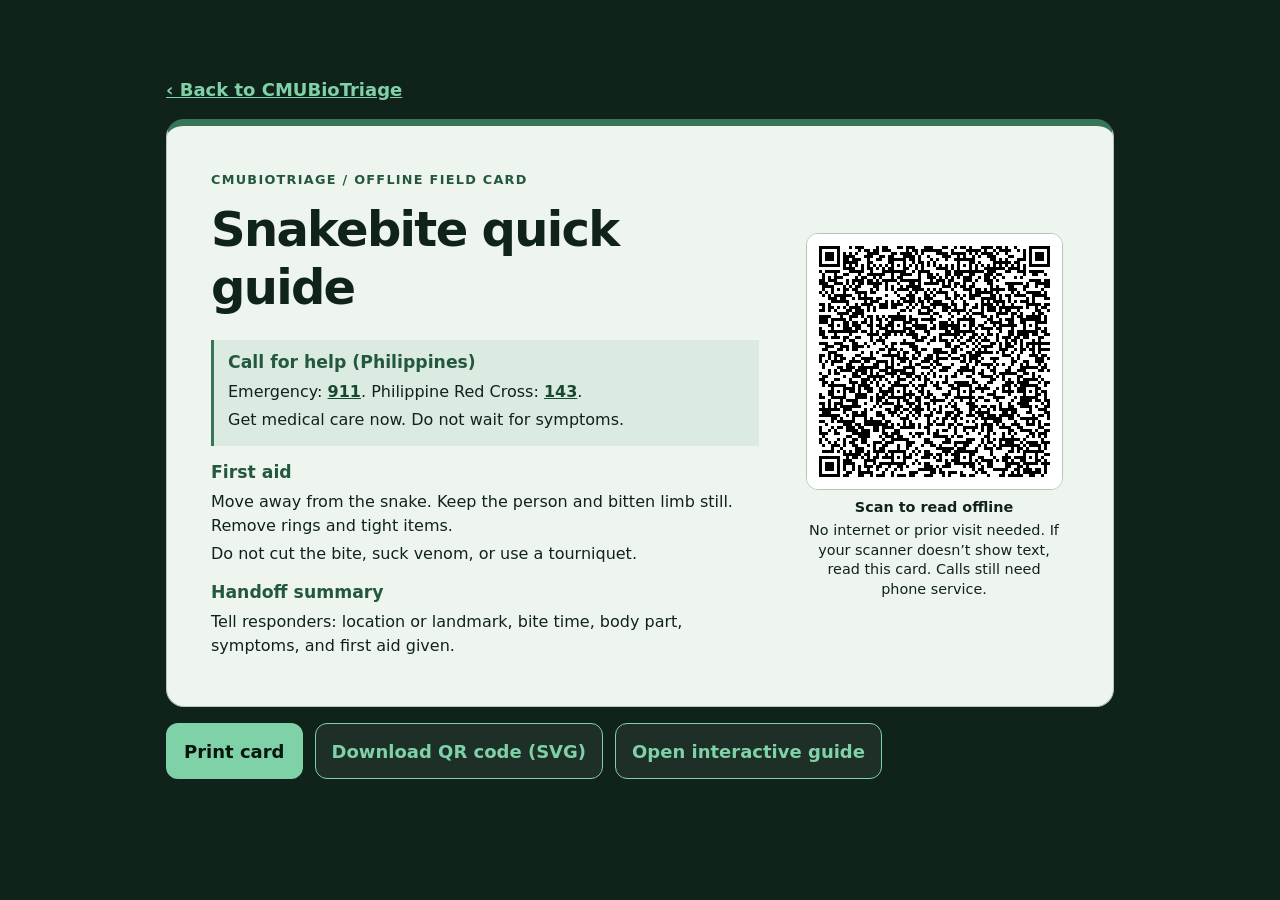
==== qr/index.html @ f0203a55 "Add offline plain-text QR card with first aid, contacts and handoff checklist (6b088948fe3ece9c0e887" ====
<!doctype html>
<html lang="en">
<head>
<meta charset="utf-8">
<meta name="viewport" content="width=device-width, initial-scale=1">
<meta name="theme-color" content="#1b3a2e">
<title>Offline Snakebite QR Card · CMUBioTriage</title>
<link rel="icon" type="image/png" href="../assets/icons/logo-96.png">
<link rel="stylesheet" href="../assets/css/styles.css?v=67">
</head>
<body class="qr-page">
<main class="qr-main">
  <a class="back qr-back" href="../">‹ Back to CMUBioTriage</a>
  <article class="qr-card" aria-labelledby="qr-title">
    <div class="qr-copy">
      <p class="qr-eyebrow">CMUBioTriage / Offline field card</p>
      <h1 id="qr-title" data-qr-line>Snakebite quick guide</h1>
      <section class="qr-contacts" aria-labelledby="qr-contacts-title">
        <h2 id="qr-contacts-title" data-qr-line>Call for help (Philippines)</h2>
        <p data-qr-line>Emergency: <a href="tel:911">911</a>. Philippine Red Cross: <a href="tel:143">143</a>.</p>
        <p data-qr-line>Get medical care now. Do not wait for symptoms.</p>
      </section>
      <section aria-labelledby="qr-aid-title">
        <h2 id="qr-aid-title" data-qr-line>First aid</h2>
        <p data-qr-line>Move away from the snake. Keep the person and bitten limb still. Remove rings and tight items.</p>
        <p data-qr-line>Do not cut the bite, suck venom, or use a tourniquet.</p>
      </section>
      <section aria-labelledby="qr-handoff-title">
        <h2 id="qr-handoff-title" data-qr-line>Handoff summary</h2>
        <p data-qr-line>Tell responders: location or landmark, bite time, body part, symptoms, and first aid given.</p>
      </section>
    </div>
    <figure class="qr-scan">
      <img class="qr-image" src="../assets/img/offline-text-qr.svg" width="257" height="257" alt="QR code containing the same snakebite guidance as this card">
      <figcaption><strong>Scan to read offline</strong><span>No internet or prior visit needed. If your scanner doesn’t show text, read this card. Calls still need phone service.</span></figcaption>
    </figure>
  </article>
  <div class="qr-actions">
    <button class="btn primary" type="button" onclick="window.print()">Print card</button>
    <a class="btn" href="../assets/img/offline-text-qr.svg" download="cmubiotriage-offline-text-qr.svg">Download QR code (SVG)</a>
    <a class="btn" href="../guide/">Open interactive guide</a>
  </div>
</main>
</body>
</html>
---- assets/css/styles.css ----
/* CMUbiotrage styles: dark theme (default), glass UI, light mode, sunlight mode */
/* CMUbiotrage – deep-green theme (dark by default, light variant follows system) */
:root{--bg:#101a14;--ink:#eef5ef;--muted:#b4c7ba;--card:#17251d;--line:#2c4237;--head:#1b3a2e;--onhead:#fff;--callbg:#14352a;--accent:#7fd1a8;--onaccent:#06150d;--alarm:#e5484d;--onalarm:#fff;--chip:#7fd1a8;--white:#f6fbf7;--whiteink:#10231a;--dial:#1f6b4d;--warn:#3b2f08;--warnink:#ffe08a;--logo:#f7c04a}
*{box-sizing:border-box}
html{font-size:calc(16px*var(--ts,1))}
body{margin:0;background:var(--bg);color:var(--ink);font:1.125rem/1.5 "Segoe UI",system-ui,-apple-system,Roboto,sans-serif;min-height:100vh;display:flex;flex-direction:column}
.top,.foot{padding-inline:max(16px,calc((100% - 1040px)/2 + 16px))}
.top{display:flex;flex-wrap:wrap;justify-content:space-between;align-items:center;gap:10px;padding-block:12px;background:var(--head);color:var(--onhead)}
.brand{display:flex;align-items:center;gap:10px;font-weight:800;color:var(--onhead);text-decoration:none;font-size:1.1rem}
.logo{display:grid;place-items:center;width:34px;height:34px;border-radius:9px;background:var(--logo);color:#14352a;font-weight:900}
.pill{font-size:.8rem;padding:5px 12px;border-radius:99px;background:#dff3e6;color:#14352a;font-weight:700}
.pill.off{background:var(--warn);color:var(--warnink);outline:2px solid var(--warnink)}
main{flex:1;width:100%;max-width:1040px;margin:0 auto;padding:20px 16px}
h1{font-size:1.7rem;margin:.1em 0 .5em;line-height:1.2;font-weight:800}
h2{font-size:1.2rem;margin:1.1em 0 .4em;font-weight:800;color:var(--accent)}
.lead{margin:0 0 12px;color:var(--muted)}

/* Call block */
.call{background:var(--callbg);color:#fff;border-radius:18px;padding:22px}
.call h1{margin:0 0 14px;font-size:2.6rem;font-weight:900;letter-spacing:-.01em}
.nums{display:grid;gap:12px}
.nums>div{background:var(--white);color:var(--whiteink);border-radius:12px;padding:14px}
.num{display:block;font-size:1.35rem;font-weight:800;margin:2px 0 8px;word-break:break-word}
.nums .btn{margin:0;min-height:52px}
.call>.btn.dial{background:transparent;border:2px solid #fff;color:#fff;margin:14px 0 0}

/* Buttons */
.btn{display:flex;align-items:center;justify-content:center;gap:8px;min-height:56px;width:100%;padding:12px 16px;margin:8px 0;border-radius:12px;border:2px solid var(--accent);background:transparent;color:var(--accent);font:inherit;font-weight:800;text-decoration:none;cursor:pointer;text-align:center}
.btn.primary{background:var(--accent);color:var(--onaccent)}
.btn.dial{background:var(--dial);border-color:var(--dial);color:#fff}
.btn.small{min-height:48px;width:auto;display:inline-flex;margin:4px 6px 4px 0}

/* Home tiles */
.home{display:grid;gap:16px;align-items:start}
@media(min-width:760px){.home{grid-template-columns:1.25fr 1fr}}
.tiles{display:grid;gap:12px}
@media(min-width:480px){.tiles{grid-template-columns:1fr 1fr}}
@media(min-width:760px){.tiles{grid-template-columns:1fr}}
.tile{position:relative;display:flex;flex-direction:column;justify-content:center;min-height:76px;padding:12px 44px 12px 18px;border:2px solid var(--line);border-radius:14px;background:var(--card);color:var(--accent);text-decoration:none}
.tile b{font-size:1.15rem}.tile span{font-size:.9rem;color:var(--ink)}
.tile::after{content:"→";position:absolute;right:18px;top:50%;transform:translateY(-50%);font-size:1.3rem}
.tile:first-child{background:var(--accent);border-color:var(--accent);color:var(--onaccent)}
.tile:first-child span{color:var(--onaccent)}

/* Cards, columns */
.card{background:var(--card);border:2px solid var(--line);border-radius:14px;padding:16px;margin:10px 0}
.card h2{margin-top:0}
.cols{display:grid;gap:14px}
@media(min-width:760px){.cols{grid-template-columns:1fr 1fr;align-items:start}}
.do{border-left:8px solid var(--accent)}.dont{border-left:8px solid var(--alarm)}
.dont h2{color:var(--alarm)}
ul.clean{padding-left:1.1em;margin:.3em 0}ul.clean li{margin:.55em 0}
ol.clean{padding-left:1.4em;margin:.3em 0}ol.clean li{margin:.7em 0}

/* Forms */
.f{margin:0 0 14px}.f label,.lbl,label{display:block;font-weight:700;margin:0 0 4px}
input,textarea,select{width:100%;min-height:50px;padding:10px 12px;font:inherit;border:2px solid var(--line);border-radius:10px;background:var(--bg);color:var(--ink)}
.other{margin-top:6px}
.chips{display:flex;flex-wrap:wrap;gap:8px}
.chip{min-height:48px;padding:8px 14px;border-radius:99px;border:2px solid var(--line);background:var(--bg);color:var(--ink);font:inherit;cursor:pointer}
.chip[aria-pressed=true]{background:var(--chip);color:var(--onaccent);border-color:var(--chip);font-weight:800}
.chip[aria-pressed=true]::before{content:"✔ "}

/* Status bits */
.review{background:var(--warn);color:var(--warnink);padding:5px 10px;border-radius:8px;font-size:.85rem;font-weight:700;display:inline-block;margin:4px 0}
.tag{display:inline-block;padding:2px 10px;border-radius:99px;font-weight:800;font-size:.85rem;border:2px solid currentColor}
.t-Confirmed{color:var(--accent)}.t-Unverified,.t-Stale{color:var(--warnink);background:var(--warn)}
.big{font-size:1.5rem;font-weight:800;word-break:break-all}
.msg{padding:10px 14px;border-radius:10px;background:var(--card);border:2px solid var(--accent);margin:8px 0;font-weight:600}
pre{white-space:pre-wrap;background:var(--card);border:2px solid var(--line);border-radius:10px;padding:12px;font:inherit}
.back{display:inline-block;margin-bottom:6px;color:var(--accent);font-weight:800}
nav .btn.small{margin-bottom:10px}
.foot{padding-block:14px;font-size:.85rem;border-top:2px solid var(--line);color:var(--muted);display:flex;justify-content:space-between;gap:12px}
.foot a{color:var(--accent);font-weight:700}
a:focus-visible,button:focus-visible,input:focus-visible,textarea:focus-visible,select:focus-visible{outline:4px solid #f5a300;outline-offset:2px}
@media(prefers-reduced-motion:reduce){*{transition:none!important}}

.topright{display:flex;align-items:center;gap:10px;flex-wrap:wrap}
.staffbtn{display:inline-flex;align-items:center;min-height:44px;padding:0 18px;border-radius:99px;border:2px solid #fff;color:#fff;font-weight:800;text-decoration:none}
.staffbtn:focus-visible{outline:4px solid #f5a300;outline-offset:2px}

#map{height:340px;border-radius:12px;border:2px solid var(--line);margin:8px 0}
.msg.toast{position:fixed;left:50%;bottom:24px;transform:translateX(-50%);z-index:3000;max-width:92vw;font-size:1.1rem;box-shadow:0 6px 24px rgba(0,0,0,.4)}
.prefs{display:flex;flex-wrap:wrap;gap:6px 14px;align-items:center}
.lnk{background:none;border:0;padding:8px 0;min-height:44px;font:inherit;font-weight:700;color:var(--accent);text-decoration:underline;cursor:pointer}
.lnk[aria-pressed=true]{background:var(--accent);color:var(--onaccent);padding:8px 12px;border-radius:8px;text-decoration:none}
html.sun{--bg:#fff;--ink:#000;--muted:#1a1a1a;--card:#fff;--line:#000;--head:#000;--onhead:#fff;--callbg:#000;--accent:#00522a;--onaccent:#fff;--alarm:#a30000;--chip:#00522a;--white:#fff;--whiteink:#000;--dial:#00522a;--warn:#fff3b0;--warnink:#000}
html.sun .card,html.sun .tile,html.sun input,html.sun select,html.sun .chip{border-width:3px}
html.sun .tile:first-child span{color:#fff}

#staffMap{height:420px;border-radius:12px;border:2px solid var(--line);isolation:isolate}
.report-card h2{font-size:1.2rem;overflow-wrap:anywhere}
.report-time{color:var(--muted);font-size:.9rem}
.report-details{display:grid;grid-template-columns:repeat(2,minmax(0,1fr));gap:14px;margin:16px 0}
.report-details dt{font-weight:700;font-size:.85rem;color:var(--muted)}
.report-details dd{margin:3px 0;white-space:pre-wrap;overflow-wrap:anywhere}
button:disabled{opacity:.65;cursor:wait}
@media(max-width:520px){#staffMap{height:320px}.report-details{grid-template-columns:1fr}}

.btn.danger{border-color:var(--alarm);color:var(--alarm)}
.report-actions{margin-top:10px}

/* ===== Glass theme + snake-scale background ===== */
:root{--glass:rgba(14,34,26,.52);--glass-2:rgba(255,255,255,.07);--glass-line:rgba(255,255,255,.17);--glass-hi:rgba(255,255,255,.22);--shadow:0 10px 34px rgba(0,0,0,.45)}
body{background:#07120c}
.bg{position:fixed;inset:0;z-index:-1;overflow:hidden;background:#07120c;pointer-events:none}
.bg i{position:absolute;display:block}
.bg .b1{inset:0;background:url(../img/bg-scales.jpg) center/cover no-repeat}
.bg::after{content:"";position:absolute;inset:0;background:radial-gradient(120% 90% at 50% 30%,rgba(5,14,9,.25),rgba(5,14,9,.78))}
.bg .b2,.bg .b3{width:min(75vw,760px);height:46vh;background:url(../img/bg-snake.jpg) no-repeat;background-size:cover;mix-blend-mode:screen;opacity:.75;z-index:1}
.bg .b2{top:0;right:0;background-position:top;-webkit-mask-image:linear-gradient(to bottom left,#000 30%,transparent 85%);mask-image:linear-gradient(to bottom left,#000 30%,transparent 85%)}
.bg .b3{bottom:0;left:0;background-position:bottom;-webkit-mask-image:linear-gradient(to top right,#000 30%,transparent 85%);mask-image:linear-gradient(to top right,#000 30%,transparent 85%)}
.bg::after{z-index:0}
.top{position:sticky;top:0;z-index:20;background:rgba(12,30,22,.55);border-bottom:1px solid var(--glass-line);-webkit-backdrop-filter:blur(16px) saturate(150%);backdrop-filter:blur(16px) saturate(150%)}
.card,.tile,.call,.dock{background:var(--glass);border:1px solid var(--glass-line);box-shadow:var(--shadow),inset 0 1px 0 var(--glass-hi);-webkit-backdrop-filter:blur(18px) saturate(150%);backdrop-filter:blur(18px) saturate(150%)}
.call{background:linear-gradient(160deg,rgba(30,82,62,.62),rgba(12,32,24,.58));border-radius:22px}
.nums>div{background:var(--glass-2);color:var(--ink);border:1px solid var(--glass-line);box-shadow:inset 0 1px 0 var(--glass-hi);border-radius:16px}
.card,.tile{border-radius:18px}
.tile{transition:transform .15s ease,border-color .15s ease}
.tile:hover{transform:translateY(-2px);border-color:var(--accent)}
.tile:first-child{background:linear-gradient(135deg,rgba(142,224,184,.95),rgba(88,178,138,.9));border-color:rgba(255,255,255,.4)}
input,textarea,select{background:rgba(0,0,0,.28);border:1px solid var(--glass-line)}
.chip{background:rgba(255,255,255,.06);border:1px solid var(--glass-line);-webkit-backdrop-filter:blur(8px);backdrop-filter:blur(8px)}
.chip[aria-pressed=true]{background:var(--chip);border-color:var(--chip)}
.btn:not(.primary):not(.dial){background:rgba(255,255,255,.06);border:1px solid var(--accent);-webkit-backdrop-filter:blur(8px);backdrop-filter:blur(8px)}
.call>.btn.dial{background:rgba(255,255,255,.08);border:1px solid var(--glass-hi)}
/* footer dock */
.foot{display:flex;justify-content:center;padding:18px 16px 26px;border:0;background:none}
.dock{display:inline-flex;flex-wrap:wrap;justify-content:center;gap:4px;padding:6px;border-radius:30px}
.dockbtn{display:inline-flex;align-items:center;gap:8px;min-height:48px;padding:0 18px;border:0;border-radius:99px;background:transparent;color:var(--ink);font:inherit;font-size:.95rem;font-weight:700;text-decoration:none;cursor:pointer;transition:background .15s}
.dockbtn:hover{background:rgba(255,255,255,.1)}
.dockbtn[aria-pressed=true]{background:var(--accent);color:var(--onaccent)}
.dockbtn svg{flex:none}
/* fallbacks */
@supports not ((backdrop-filter:blur(1px)) or (-webkit-backdrop-filter:blur(1px))){.card,.tile,.call,.dock,.top{background:rgba(14,34,26,.92)}}
@media(prefers-reduced-transparency:reduce){.card,.tile,.call,.dock,.top,.chip{background:#12281e;-webkit-backdrop-filter:none;backdrop-filter:none}}
@media(prefers-reduced-motion:reduce){.tile{transition:none}}
/* Sunlight mode: plain, high-contrast, no photo or glass */
html.sun .bg{display:none}
html.sun body{background:#fff}
html.sun .top{background:#000;-webkit-backdrop-filter:none;backdrop-filter:none}
html.sun .card,html.sun .tile,html.sun .dock,html.sun .call,html.sun .nums>div,html.sun .chip,html.sun input,html.sun select{-webkit-backdrop-filter:none;backdrop-filter:none;box-shadow:none;border:3px solid #000}
html.sun .card,html.sun .tile,html.sun .dock,html.sun .nums>div,html.sun .chip,html.sun input,html.sun select{background:#fff;color:#000}
html.sun .call{background:#000;color:#fff}html.sun .call .nums>div{background:#fff;color:#000}
html.sun .tile:first-child{background:#00522a;color:#fff}
html.sun .btn:not(.primary):not(.dial){background:#fff;border:3px solid #00522a}
html.sun .dockbtn{color:#000}html.sun .dockbtn[aria-pressed=true]{background:#00522a;color:#fff}

/* ===== Subtle Scales + Corner Snakes ===== */
.bg{position:fixed;inset:0;z-index:-1;overflow:hidden;background:#07130d;pointer-events:none}
.bg i{position:absolute;display:block}
.bg .b1{inset:0;background:url(../img/bg-scales.jpg) center/cover no-repeat;opacity:.28}
.bg::after{content:"";position:absolute;inset:0;z-index:0;background:radial-gradient(110% 85% at 50% 35%,rgba(7,19,13,.35),rgba(5,13,9,.88))}
.bg .b2,.bg .b3{width:min(70vw,720px);height:45vh;background:url(../img/bg-snake.jpg) no-repeat;background-size:cover;mix-blend-mode:screen;opacity:.32;z-index:1}
.bg .b2{top:0;right:0;background-position:top right;-webkit-mask-image:linear-gradient(to bottom left,#000 20%,transparent 80%);mask-image:linear-gradient(to bottom left,#000 20%,transparent 80%)}
.bg .b3{bottom:0;left:0;background-position:bottom left;-webkit-mask-image:linear-gradient(to top right,#000 20%,transparent 80%);mask-image:linear-gradient(to top right,#000 20%,transparent 80%)}
.call{background:var(--glass)}
.tile:first-child{background:var(--accent);border-color:rgba(255,255,255,.35)}

/* ===== Light mode (same snake + scales background, lighter wash) ===== */
html.light:not(.sun){--bg:#eef5ef;--ink:#10231a;--muted:#2f4a3b;--card:rgba(255,255,255,.72);--line:#b7cdbf;--head:#e6f1e9;--onhead:#10231a;--callbg:#14352a;--accent:#1f6b4d;--onaccent:#fff;--alarm:#b42318;--chip:#1f6b4d;--dial:#1f6b4d;--warn:#fff1c2;--warnink:#4d3800;--logo:#f7c04a;--glass:rgba(255,255,255,.64);--glass-2:rgba(255,255,255,.55);--glass-line:rgba(16,35,26,.2);--glass-hi:rgba(255,255,255,.9);--shadow:0 8px 26px rgba(16,35,26,.16)}
html.light:not(.sun) .call{background:linear-gradient(160deg,rgba(24,74,55,.94),rgba(14,44,32,.92));color:#fff}
html.light:not(.sun) .nums>div{background:rgba(255,255,255,.92);color:#10231a;border-color:rgba(255,255,255,.6)}
html.light:not(.sun) .tile:first-child{background:var(--accent);color:#fff}
html.light:not(.sun) .tile:first-child span{color:#fff}
html.light:not(.sun) input,html.light:not(.sun) textarea,html.light:not(.sun) select{background:rgba(255,255,255,.8);color:#10231a;border-color:#9fb8a8}
html.light:not(.sun) .chip{background:rgba(255,255,255,.65);color:#10231a;border-color:#9fb8a8}
html.light:not(.sun) .chip[aria-pressed=true]{background:var(--chip);color:#fff;border-color:var(--chip)}
html.light:not(.sun) .btn:not(.primary):not(.dial){background:rgba(255,255,255,.55);border-color:var(--accent);color:var(--accent)}
html.light:not(.sun) .btn.primary{background:var(--accent);color:#fff}
html.light:not(.sun) .dockbtn:hover{background:rgba(16,35,26,.08)}
html.light:not(.sun) .dockbtn[aria-pressed=true]{background:var(--accent);color:#fff}
html.light:not(.sun) .tag.t-Confirmed{color:#14532d}
html.light:not(.sun) .foot{color:var(--muted)}
@media(prefers-reduced-transparency:reduce){html.light:not(.sun) .card,html.light:not(.sun) .tile,html.light:not(.sun) .dock,html.light:not(.sun) .top,html.light:not(.sun) .chip{background:#f3f8f4}}


/* ===== Header layout: brand + Staff on the left, display options on the right ===== */
.top{justify-content:space-between;gap:10px 16px}
.topleft{display:flex;align-items:center;gap:14px;flex-wrap:wrap}
.brand{font-size:1.55rem;gap:12px;letter-spacing:-.01em}
.logo{width:48px;height:48px;border-radius:13px;font-size:1.25rem}
.staffbtn{min-height:42px;padding:0 18px}
.top .dock{padding:4px;gap:2px;border-radius:26px}
.top .dockbtn{min-height:42px;padding:0 14px;font-size:.85rem;gap:6px}
.top .dockbtn svg{width:20px;height:20px}
@media(max-width:820px){
  .top .dockbtn{padding:0 11px}
  .top .dockbtn span{position:absolute;width:1px;height:1px;overflow:hidden;clip:rect(0 0 0 0);white-space:nowrap}
}
@media(max-width:560px){
  .brand{font-size:1.3rem}.logo{width:42px;height:42px}
  .top .dock{margin-left:auto}
}

main:focus{outline:none}


/* ===== Header v3: glass bar, single right-hand box (Staff highlighted), same background in both themes ===== */
.top{background:rgba(10,26,19,.22);-webkit-backdrop-filter:blur(22px) saturate(160%);backdrop-filter:blur(22px) saturate(160%);border-bottom:1px solid rgba(255,255,255,.14);box-shadow:0 8px 30px rgba(0,0,0,.18);color:#fff}
.top .brand{color:#fff}
.top .dock{background:rgba(255,255,255,.08);border:1px solid rgba(255,255,255,.2)}
.top .dockbtn{color:#fff}
.top .dockbtn:hover{background:rgba(255,255,255,.14)}
.top .dockbtn.staffbtn{background:var(--accent);color:var(--onaccent);border:0;min-height:42px;padding:0 16px;border-radius:99px}
.top .dockbtn.staffbtn:hover{filter:brightness(1.08)}
@media(max-width:820px){
  .top .dockbtn span{position:static;width:auto;height:auto;clip:auto;overflow:visible}
  .top .dockbtn{padding:0 12px}
  #tsBtn span{position:absolute;width:1px;height:1px;overflow:hidden;clip:rect(0 0 0 0);white-space:nowrap}
}
@media(max-width:380px){.top .dockbtn svg{display:none}}

/* About link: end of page content, not a footer */
.aboutlink{margin:28px 0 8px;text-align:center}
.aboutlink a{color:var(--accent);font-weight:700;text-decoration:underline;text-underline-offset:3px;padding:10px 12px;display:inline-block}

/* ===== Light theme v2: bright, high-contrast for outdoor use; same scales + snake texture, inverted to dark-on-light ===== */
html.light:not(.sun){--bg:#f1f7f2;--ink:#08150e;--muted:#1d3a2b;--card:rgba(255,255,255,.93);--line:#2d5a43;--head:#f1f7f2;--onhead:#08150e;--callbg:#0d3b29;--accent:#0f5a3b;--onaccent:#fff;--alarm:#a80f16;--onalarm:#fff;--chip:#0f5a3b;--dial:#0f5a3b;--warn:#fff0b3;--warnink:#3d2b00;--glass:rgba(255,255,255,.93);--glass-2:rgba(255,255,255,.96);--glass-line:rgba(13,59,41,.55);--glass-hi:rgba(255,255,255,1);--shadow:0 4px 14px rgba(8,21,14,.18);color-scheme:light}
html.light:not(.sun) body{background:#eaf3ec;color:#08150e}
html.light:not(.sun) .bg{background:#eaf3ec}
html.light:not(.sun) .bg .b1{opacity:.5;filter:invert(1) hue-rotate(180deg) saturate(.8);mix-blend-mode:multiply}
html.light:not(.sun) .bg .b2,html.light:not(.sun) .bg .b3{filter:invert(1) hue-rotate(180deg);mix-blend-mode:multiply;opacity:.5}
html.light:not(.sun) .bg::after{z-index:2;background:radial-gradient(110% 85% at 50% 35%,rgba(246,251,247,.55),rgba(232,243,235,.35))}
/* header: bright glass, dark text */
html.light:not(.sun) .top{background:rgba(244,250,246,.62);border-bottom:1px solid rgba(13,59,41,.35);box-shadow:0 4px 18px rgba(8,21,14,.12);color:#08150e}
html.light:not(.sun) .top .brand{color:#08150e}
html.light:not(.sun) .top .dock{background:rgba(255,255,255,.7);border:2px solid rgba(13,59,41,.55)}
html.light:not(.sun) .top .dockbtn{color:#08150e}
html.light:not(.sun) .top .dockbtn:hover{background:rgba(13,59,41,.12)}
html.light:not(.sun) .top .dockbtn.staffbtn{background:#0f5a3b;color:#fff}
/* page text on the light background */
html.light:not(.sun) main,html.light:not(.sun) h1{color:#08150e}
html.light:not(.sun) h2,html.light:not(.sun) .back,html.light:not(.sun) .aboutlink a{color:#0f5a3b}
html.light:not(.sun) .lead,html.light:not(.sun) .report-time,html.light:not(.sun) .report-details dt{color:#1d3a2b}
html.light:not(.sun) .dont h2{color:#a80f16}
/* boxes: near-opaque white, strong dark borders */
html.light:not(.sun) .card,html.light:not(.sun) .tile,html.light:not(.sun) .msg,html.light:not(.sun) pre{background:rgba(255,255,255,.94);color:#08150e;border:2px solid #2d5a43}
html.light:not(.sun) .tile{color:#0f5a3b}
html.light:not(.sun) .tile span{color:#08150e}
html.light:not(.sun) .tile:first-child{background:#0f5a3b;color:#fff;border-color:#0f5a3b}
html.light:not(.sun) .tile:first-child span{color:#fff}
html.light:not(.sun) .call{background:#0d3b29;color:#fff;border:2px solid #08150e}
html.light:not(.sun) .call h1{color:#fff}
html.light:not(.sun) .nums>div{background:#fff;color:#08150e;border:2px solid #fff}
html.light:not(.sun) .call>.btn.dial{background:transparent;border:2px solid #fff;color:#fff}
html.light:not(.sun) .btn.dial{background:#0f5a3b;border-color:#0f5a3b;color:#fff}
html.light:not(.sun) .nums .btn.dial{background:#0f5a3b;border-color:#0f5a3b}
html.light:not(.sun) .btn:not(.primary):not(.dial){background:#fff;border:2px solid #0f5a3b;color:#0f5a3b}
html.light:not(.sun) .btn.primary{background:#0f5a3b;border-color:#0f5a3b;color:#fff}
html.light:not(.sun) .btn.danger{color:#a80f16;border-color:#a80f16}
html.light:not(.sun) input,html.light:not(.sun) textarea,html.light:not(.sun) select{background:#fff;color:#08150e;border:2px solid #2d5a43}
html.light:not(.sun) .chip{background:#fff;color:#08150e;border:2px solid #2d5a43}
html.light:not(.sun) .chip[aria-pressed=true]{background:#0f5a3b;color:#fff;border-color:#0f5a3b}
html.light:not(.sun) .tag.t-Confirmed{color:#0b4a2e}
html.light:not(.sun) .msg.toast{background:#fff;color:#08150e}
html.light:not(.sun) a:focus-visible,html.light:not(.sun) button:focus-visible{outline-color:#b45f00}
@media(prefers-reduced-transparency:reduce){html.light:not(.sun) .top{background:#f4faf6}}


/* ===== Light theme v3 (matches approved mockup): off-white page, python-skin texture lower-right only, forest-green header ===== */
html.light:not(.sun){--bg:#f2f5ef;--logo:#e9b83c;--accent:#1b3a2e}
html.light:not(.sun) body,html.light:not(.sun) .bg{background:#f2f5ef}
html.light:not(.sun) .bg .b1,html.light:not(.sun) .bg .b2{display:none}
html.light:not(.sun) .bg::after{display:none}
html.light:not(.sun) .bg .b3{display:block;left:auto;right:0;bottom:0;top:auto;width:min(62vw,860px);height:78vh;background:url(../img/bg-python.jpg) right bottom/cover no-repeat;filter:none;mix-blend-mode:multiply;opacity:.2;z-index:0;-webkit-mask-image:linear-gradient(to top left,#000 0%,rgba(0,0,0,.6) 35%,transparent 78%);mask-image:linear-gradient(to top left,#000 0%,rgba(0,0,0,.6) 35%,transparent 78%)}
/* header */
html.light:not(.sun) .top{background:rgba(27,58,46,.96);border-bottom:1px solid rgba(0,0,0,.25);box-shadow:0 4px 16px rgba(8,21,14,.25);color:#fff}
html.light:not(.sun) .top .brand{color:#fff}
html.light:not(.sun) .logo{background:#e9b83c;color:#1b3a2e;border-radius:10px}
html.light:not(.sun) .top .dock{background:rgba(255,255,255,.08);border:1px solid rgba(255,255,255,.3)}
html.light:not(.sun) .top .dockbtn{color:#fff}
html.light:not(.sun) .top .dockbtn:hover{background:rgba(255,255,255,.16)}
html.light:not(.sun) .top .dockbtn.staffbtn{background:#9be8c1;color:#0d2a1d;border:0}
/* page text */
html.light:not(.sun) h2,html.light:not(.sun) .back,html.light:not(.sun) .aboutlink a{color:#1b3a2e}
/* Call now: frosted mint glass, white contact boxes */
html.light:not(.sun) .call{background:rgba(206,235,217,.72);-webkit-backdrop-filter:blur(14px);backdrop-filter:blur(14px);color:#0d2a1d;border:1.5px solid rgba(27,58,46,.3);box-shadow:0 6px 22px rgba(27,58,46,.12);border-radius:22px}
html.light:not(.sun) .call h1{color:#1b3a2e}
html.light:not(.sun) .nums>div{background:#fff;color:#0d2a1d;border:1.5px solid rgba(27,58,46,.25);border-radius:16px}
html.light:not(.sun) .tag.t-Unverified{background:#ffd978;color:#4a3000;border:2px solid #c98a00;margin:4px 0 6px}
html.light:not(.sun) .nums .btn.dial{background:#1b3a2e;border-color:#1b3a2e;color:#fff}
html.light:not(.sun) .call>a.btn.dial[href="tel:911"]{background:#1b3a2e;border:2px solid #1b3a2e;color:#fff}
html.light:not(.sun) .call>a.btn.dial[href="#/nosignal"]{background:transparent;border:2px solid #1b3a2e;color:#1b3a2e}
/* tiles: bright mint primary, translucent sage glass for the rest */
html.light:not(.sun) .tile{background:rgba(205,224,208,.6);-webkit-backdrop-filter:blur(10px);backdrop-filter:blur(10px);border:1.5px solid rgba(27,58,46,.28);color:#1b3a2e}
html.light:not(.sun) .tile span{color:#244a3a}
html.light:not(.sun) .tile:first-child{background:#9be8c1;border-color:#4fb98a;color:#0d2a1d}
html.light:not(.sun) .tile:first-child span{color:#0d2a1d}

/* Antivenom status board */
.status-page{color:var(--ink)}
.status-heading{display:flex;align-items:flex-start;justify-content:space-between;gap:14px}
.status-heading h1{font-size:2.15rem;margin:0;color:var(--ink)}
.status-heading .lead{font-weight:650;margin:2px 0 14px}
.status-connection{white-space:nowrap;border-radius:99px;padding:5px 12px;background:rgba(127,209,168,.16);color:var(--accent);font-size:.82rem;font-weight:800}
.status-connection.is-device-only{background:#fff0ca;color:#805000}
.status-connection.is-shared{background:#ddf5e8;color:#086842}
.connection-warning{padding:13px 16px;margin:12px 0 10px;border:2px solid;border-radius:12px;font-size:.9rem;line-height:1.45}
.connection-device-only{background:#fff4d9;border-color:#d99b26;color:#634300}
.connection-shared{background:#e7f7ed;border-color:#35a56c;color:#075d39}
.status-nav{display:flex;align-items:center;flex-wrap:wrap;gap:4px;padding:5px;margin-bottom:12px;border:1px solid var(--glass-line);border-radius:28px;background:var(--glass);box-shadow:var(--shadow)}
.status-nav a{min-height:44px;padding:9px 14px;display:inline-flex;align-items:center;border-radius:99px;color:var(--ink);font-size:.95rem;font-weight:750;text-decoration:none;transition:background .15s,color .15s}
.status-nav a:hover{background:var(--glass-2)}
.status-nav a[aria-current="page"]{background:var(--accent);color:var(--onaccent)}
.status-loaded,.facility-count{font-size:.82rem;color:var(--muted);font-weight:650;margin:10px 0}
.status-stats{display:grid;grid-template-columns:repeat(4,minmax(0,1fr));gap:12px;margin:10px 0 14px}
.status-stat{display:flex;align-items:center;gap:13px;min-height:78px;padding:12px 14px;border:1px solid var(--line);border-left:4px solid #42a5df;border-radius:15px;background:var(--card)}
.status-stat small{display:block;color:var(--muted);font-size:.78rem;font-weight:650}
.status-stat strong{display:block;font-size:1.35rem;line-height:1.2}
.stat-icon{display:grid;place-items:center;flex:none;width:42px;height:42px;border-radius:12px;background:rgba(127,209,168,.13);font-size:1.2rem;font-weight:850}
.stat-green{border-left-color:#13ad79}.stat-lime{border-left-color:#69c94d}.stat-red{border-left-color:#f05268}
.status-warning{padding:14px 16px;margin:14px 0 18px;border:1px solid #a8d9fb;border-radius:12px;background:#eaf5ff;color:#205581;font-size:.9rem}
.status-filter{display:grid;grid-template-columns:minmax(0,1fr);align-items:center;gap:10px 12px;padding:14px;border:1px solid var(--line);border-radius:15px;background:var(--card)}
.status-filter input{grid-column:1/-1;min-height:46px;background:var(--bg)}
.status-choices{grid-column:1/-1;display:flex;flex-wrap:wrap;gap:7px}
.status-choice{min-height:44px;padding:8px 13px;border:1px solid var(--line);border-radius:10px;background:var(--bg);color:var(--ink);font:inherit;font-size:.84rem;font-weight:750;cursor:pointer}
.status-choice span{display:inline-grid;place-items:center;min-width:24px;height:24px;margin-left:4px;padding:0 5px;border-radius:99px;background:var(--glass-2);font-size:.75rem}
.status-choice[aria-pressed="true"]{background:var(--accent);border-color:var(--accent);color:var(--onaccent)}
.status-filter .facility-count{margin:0}
.status-filter-button{grid-column:2;justify-self:end;width:auto;min-width:150px;min-height:44px;padding:8px 20px;border:0;border-radius:10px;background:#087f71;color:#fff;font:inherit;font-size:.9rem;font-weight:800;cursor:pointer}
.status-filter-button:hover{filter:brightness(1.08)}
.facility-grid{display:grid;grid-template-columns:repeat(2,minmax(0,1fr));gap:14px}
.facility-card{min-width:0;padding:16px;border:1px solid var(--line);border-left:4px solid #d5e3df;border-radius:16px;background:var(--card);box-shadow:0 4px 14px rgba(0,0,0,.06)}
.facility-card[hidden]{display:none}
.facility-title{display:flex;align-items:flex-start;justify-content:space-between;gap:10px}
.facility-title h2{margin:2px 0 5px;color:var(--ink);font-size:1rem;line-height:1.35}
.facility-badge{flex:none;padding:5px 9px;border:1px solid #efd7a6;border-radius:99px;background:#fff5df;color:#a94b00;font-size:.68rem;font-weight:850;text-align:center}
.facility-location{margin:0 0 14px;color:var(--muted);font-size:.82rem}
.detail-pending{display:inline-block;margin:3px 0;padding:3px 7px;border:1px solid #d99b26;border-radius:7px;background:#fff4d9;color:#634300;font-size:.7rem;font-weight:800}
.facility-title .detail-pending{display:block;width:max-content;max-width:100%}
.facility-note{margin:8px 0 14px;padding:8px 10px;border-radius:9px;background:#fff3d3;color:#8a5100;font-size:.76rem;font-weight:750}
.facility-meta{font-size:.76rem;color:var(--muted)}
.facility-meta strong{color:var(--ink)}
.facility-meta time{font-weight:700}
.facility-stale{border-left-color:#e49b20!important}
.facility-badge.badge-stale{background:#fff0ca;border-color:#d99b26;color:#805000}
.facility-actions{display:flex;align-items:center;flex-wrap:wrap;gap:8px;margin-top:12px}
.facility-number{display:inline-block;padding:9px 12px;border:1px dashed #d99b26;border-radius:9px;background:#fff4d9;color:#634300;font-size:.75rem;font-weight:750}
.facility-call-main{flex:1 1 100%;margin:2px 0!important;min-height:48px!important}
.facility-call-secondary{display:flex;align-items:center;justify-content:space-between;gap:10px;flex:1 1 160px;min-height:44px;padding:8px 10px;border:1px solid var(--line);border-radius:9px;background:var(--glass-2);color:var(--ink);font-size:.78rem;font-weight:750;text-decoration:none}
.facility-call-secondary small{color:var(--muted);font-size:.74rem}
.staff-directory-contacts{display:flex;flex-wrap:wrap;gap:6px;margin:8px 0}
.staff-directory-contacts .facility-call-secondary{flex:0 1 auto}
.facility-map-link{padding:9px 11px;border:1px solid var(--line);border-radius:9px;color:var(--accent);font-size:.78rem;font-weight:750}
.facility-confirmed{border-left-color:#18af7d}.facility-confirmed .facility-badge{background:#e5f8ef;border-color:#a7dec1;color:#086842}.facility-confirmed .facility-note{background:#e5f8ef;color:#086842}
.facility-restock{border-left-color:#69c94d}.status-contacts{display:flex;flex-wrap:wrap;gap:14px;margin:18px 0;font-size:.85rem;font-weight:700}
.status-contacts a{color:var(--accent)}
.contact-links{display:grid;grid-template-columns:repeat(2,minmax(0,1fr));gap:12px}
.contact-links>div{min-width:0;padding:12px;border:1px solid var(--line);border-radius:12px}
.contact-links .num{font-size:1rem;overflow-wrap:anywhere}
html.light:not(.sun) .status-warning{background:#edf6ff;color:#205581}
html.light:not(.sun) .connection-device-only{background:#fff4d9;border-color:#d99b26;color:#634300}
html.light:not(.sun) .connection-shared{background:#e7f7ed;border-color:#35a56c;color:#075d39}
html.light:not(.sun) .status-stat,html.light:not(.sun) .status-filter,html.light:not(.sun) .facility-card{background:#fff}
html.light:not(.sun) .facility-card{border-color:#d5e3df;border-left-width:4px;box-shadow:0 4px 14px rgba(17,49,37,.06)}
html.light:not(.sun) .facility-title h2{color:#102c3a}
@media(max-width:760px){.status-stats{grid-template-columns:repeat(2,minmax(0,1fr))}.facility-grid{grid-template-columns:1fr}}
@media(max-width:520px){.status-heading{display:block}.status-heading h1{font-size:1.8rem}.status-connection{display:inline-block;margin-bottom:8px}.status-filter{grid-template-columns:1fr}.status-choices{display:grid;grid-template-columns:repeat(2,minmax(0,1fr))}.status-choice{width:100%;padding-inline:8px}.status-filter .facility-count,.status-filter-button{grid-column:1;width:100%}.facility-title{display:block}.facility-badge{display:inline-block;margin-bottom:7px}.contact-links{grid-template-columns:1fr}}

/* Handoff screen: emergency action, preview, and sharing controls */
.handoff-callout{display:grid;grid-template-columns:minmax(0,1fr) minmax(230px,.65fr);align-items:center;gap:14px;margin:14px 0;padding:16px;border:2px solid #d9363e;border-radius:14px;background:rgba(135,24,31,.16)}
.handoff-callout h2{margin:0 0 5px;color:var(--alarm)}
.handoff-callout p{margin:0;color:var(--ink);font-weight:650}
.handoff-call-actions{display:grid;grid-template-columns:1fr;gap:8px}
.handoff-call-actions .btn{width:100%;min-height:56px;margin:0;box-sizing:border-box}
.emergency-call{border-color:#b4232e;background:#b4232e;color:#fff}
.handoff-preview pre{max-height:330px;overflow:auto;font-size:.9rem}
.handoff-preview .lead{margin:0 0 8px}
.handoff-share-actions{display:flex;flex-wrap:wrap;gap:8px}
.handoff-share-actions .btn{margin:0;min-height:46px;flex:1 1 150px}
.handoff-share-note,.field-hint{display:block;margin:6px 0;color:var(--muted);font-size:.8rem}
.field-hint{margin-top:-8px;margin-bottom:12px}
html.light:not(.sun) .handoff-callout{background:#fff2f1;border-color:#b4232e}
html.light:not(.sun) .emergency-call{background:#b4232e;border-color:#b4232e;color:#fff}
@media(max-width:640px){.handoff-callout{grid-template-columns:1fr}.handoff-share-actions{display:grid;grid-template-columns:1fr}.handoff-share-actions .btn{width:100%}}

/* Dashboard concept layout */
.availability-dashboard{max-width:100%;padding:18px;border:1px solid rgba(255,255,255,.14);border-radius:19px;background:rgba(0,0,0,.78);color:#f7f7f7}
.dashboard-brand{display:flex;align-items:center;justify-content:space-between;gap:12px;margin-bottom:10px}
.dashboard-brand strong{font-size:.95rem}
.dashboard-brand span{padding:5px 10px;border-radius:99px;background:#062415;color:#18d36b;font-size:.72rem;font-weight:800}
.availability-dashboard .status-heading h1{color:#f7f7f7;font-size:2rem}
.availability-dashboard .status-heading .lead{color:#d0d0d0}
.availability-dashboard .status-nav{background:#171717;border-color:#303030;box-shadow:none}
.availability-dashboard .status-nav a{color:#efefef}
.availability-dashboard .status-nav a[aria-current="page"]{background:#075e36;color:#fff}
.overview-heading{display:flex;align-items:center;justify-content:space-between;gap:10px;margin:16px 10px 8px}
.overview-heading h2{margin:0;color:#f7f7f7;font-size:1rem}
.overview-heading span{padding:4px 9px;border-radius:99px;background:#09233c;color:#60b4ff;font-size:.72rem;font-weight:750}
.availability-dashboard .status-stats{grid-template-columns:repeat(2,minmax(0,1fr));gap:9px;margin:0 10px 14px}
.availability-dashboard .status-stat{min-height:78px;border:0;border-radius:9px;background:#303030;box-shadow:none}
.availability-dashboard .status-stat .stat-icon{display:none}
.availability-dashboard .status-stat div{display:flex;flex-direction:column-reverse;gap:4px}
.availability-dashboard .status-stat small{color:#e0e0e0;font-size:.76rem}
.availability-dashboard .status-stat strong{color:#f5f5f5;font-size:1.45rem}
.availability-dashboard .status-stat.stat-green strong{color:#00c853}
.availability-dashboard .connection-warning{margin:12px 10px}
.availability-dashboard .dashboard-reminder{margin:14px 10px;padding:12px 14px;border:0;background:transparent;color:#f2f2f2}
.availability-dashboard .dashboard-reminder strong{font-size:1rem}
.availability-dashboard .dashboard-reminder strong::before{color:#39a7ff}
.availability-dashboard .status-filter{margin:12px 10px;background:#1d1d1d;border-color:#383838}
.availability-dashboard .status-filter input{background:#111;border-color:#505050;color:#fff}
.availability-dashboard .status-choice{background:#222;border-color:#474747;color:#eee}
.availability-dashboard .status-choice[aria-pressed="true"]{background:#087747;border-color:#087747;color:#fff}
.availability-dashboard .facility-count{color:#d4d4d4}
.availability-dashboard .facility-grid{grid-template-columns:1fr;gap:10px;margin:0 10px}
.availability-dashboard .facility-card{padding:15px 14px;border:1px solid #353535;border-radius:14px;background:rgba(0,0,0,.3);box-shadow:none}
.availability-dashboard .facility-title h2{color:#fff;font-size:1rem}
.availability-dashboard .facility-location{color:#e2e2e2;margin:5px 0 12px}
.availability-dashboard .facility-divider{border:0;border-top:1px solid #333;margin:12px 0}
.availability-dashboard .facility-meta{color:#d8d8d8;font-size:.82rem}
.availability-dashboard .facility-meta strong{color:#fff}
.facility-verification{display:grid;grid-template-columns:repeat(3,minmax(0,1fr));gap:10px 16px;margin:10px 0}
.facility-verification p{margin:0;color:var(--muted);font-size:.78rem;overflow-wrap:anywhere}
.facility-verification strong{display:block;color:var(--ink);font-size:.75rem}
.facility-verification time{color:inherit}
.availability-dashboard .facility-note{margin:8px 0;background:transparent;color:#cfcfcf;font-size:.78rem;font-weight:500;padding:0}
.availability-dashboard .facility-verification p{color:#d8d8d8}
.availability-dashboard .facility-verification strong{color:#fff}
.availability-dashboard .facility-badge{background:#35270e;border-color:#634715;color:#ff8a00}
.availability-dashboard .facility-confirmed .facility-badge{background:#092d1b;border-color:#176339;color:#39d879}
.availability-dashboard .facility-stale .facility-badge{background:#35270e;color:#ffb74d}
.availability-dashboard .facility-actions{justify-content:center}
.availability-dashboard .facility-call-main{flex:0 1 270px;width:auto;min-height:46px!important;border:0;background:transparent;color:#f5f5f5;box-shadow:none}
.availability-dashboard .facility-call-main::first-letter{color:#22c55e}
.availability-dashboard .facility-call-secondary{background:#191919;border-color:#424242;color:#f2f2f2}
.availability-dashboard .facility-call-secondary small{color:#c9c9c9}
.availability-dashboard .status-contacts{margin:16px 10px 0}
.availability-dashboard .status-contacts a{color:#9dd7ff}
html.light:not(.sun) .availability-dashboard{background:#fff;color:#10231a;border-color:#cbd8d0;box-shadow:0 8px 30px rgba(17,49,37,.1)}
html.light:not(.sun) .availability-dashboard .status-heading h1,html.light:not(.sun) .overview-heading h2{color:#10231a}
html.light:not(.sun) .availability-dashboard .status-heading .lead{color:#385447}
html.light:not(.sun) .availability-dashboard .status-nav{background:#f2f5f3;border-color:#d8e1dc}
html.light:not(.sun) .availability-dashboard .status-nav a{color:#17392a}
html.light:not(.sun) .availability-dashboard .status-nav a[aria-current="page"]{color:#fff}
html.light:not(.sun) .availability-dashboard .status-stat{background:#f0f1f1}
html.light:not(.sun) .availability-dashboard .status-stat strong{color:#122b3b}
html.light:not(.sun) .availability-dashboard .status-stat.stat-green strong{color:#007d42}
html.light:not(.sun) .availability-dashboard .status-stat small{color:#42515a}
html.light:not(.sun) .availability-dashboard .dashboard-reminder,html.light:not(.sun) .availability-dashboard .facility-location,html.light:not(.sun) .availability-dashboard .facility-meta,html.light:not(.sun) .availability-dashboard .facility-verification p{color:#213a30}
html.light:not(.sun) .availability-dashboard .facility-card{background:#fff;border-color:#d3ddd8}
html.light:not(.sun) .availability-dashboard .facility-title h2,html.light:not(.sun) .availability-dashboard .facility-meta strong,html.light:not(.sun) .availability-dashboard .facility-verification strong{color:#102c3a}
html.light:not(.sun) .availability-dashboard .facility-divider{border-color:#d8e0dc}
html.light:not(.sun) .availability-dashboard .facility-note{color:#42515a}
html.light:not(.sun) .availability-dashboard .facility-call-main{color:#17392a}
html.light:not(.sun) .availability-dashboard .facility-call-secondary{background:#f7f9f8;color:#17392a;border-color:#cbd8d0}
@media(max-width:700px){.facility-verification{grid-template-columns:1fr;gap:7px}}
@media(max-width:520px){.availability-dashboard{padding:13px}.availability-dashboard .status-stats{margin-inline:0}.availability-dashboard .status-filter,.availability-dashboard .connection-warning,.availability-dashboard .dashboard-reminder,.availability-dashboard .facility-grid{margin-inline:0}.availability-dashboard .status-nav{border-radius:17px}.availability-dashboard .status-nav a{font-size:.8rem;padding-inline:9px}}

/* ===== Stock block, section titles, handoff-on-home, staff overview ===== */
.section-title{margin:18px 10px 10px;font-size:1.15rem}
.facility-stock{display:flex;align-items:baseline;flex-wrap:wrap;gap:4px 12px;margin:0 0 12px;padding:10px 12px;border:1px solid rgba(127,209,168,.38);border-radius:12px;background:rgba(127,209,168,.13);color:#eaf7ef}
.facility-stock span{font-size:.74rem;font-weight:750;text-transform:uppercase;letter-spacing:.04em;opacity:.9}
.facility-stock strong{font-size:1.25rem;line-height:1.2}
.facility-stock small{flex:1 1 100%;font-size:.75rem;font-weight:650}
.facility-stock.stock-none{border-style:dashed;background:transparent}
.facility-stock.stock-none strong{font-size:1rem;font-weight:700;opacity:.85}
.home-handoff{margin:26px 10px 8px;padding-top:6px;border-top:1px solid rgba(255,255,255,.16)}
.home-handoff>h2{margin:14px 0 4px;font-size:1.3rem}
.staff-overview{margin:6px 0 14px}
.staff-overview .overview-heading{margin:10px 0 8px}
.staff-overview .overview-heading h2{color:var(--ink)}
.staff-overview .status-stats{margin:0 0 12px}
.staff-overview .status-stat{border-radius:10px}
.staff-overview .dashboard-reminder{margin:12px 0}

/* ===== Light theme v3: off-white page, mint hex-scale snake body lower-right, forest-green header ===== */
html.light:not(.sun){--bg:#f2f5ef;--logo:#e9b83c}
html.light:not(.sun) body,html.light:not(.sun) .bg{background:#f2f5ef}
html.light:not(.sun) .bg .b1{display:none}
html.light:not(.sun) .bg::after{display:none}
html.light:not(.sun) .bg .b3{display:block;left:auto;top:auto;right:-30vw;bottom:-10vh;width:135vw;height:44vh;background-image:url(../img/bg-hex.svg),linear-gradient(to bottom,#d3eadf 0%,#a9d4c0 55%,#c6e3d4 100%);background-size:34px auto,100% 100%;background-repeat:repeat,no-repeat;background-position:0 0,0 0;filter:none;mix-blend-mode:normal;opacity:.6;transform:rotate(-31deg);transform-origin:center;z-index:0;-webkit-mask-image:linear-gradient(to bottom,transparent 0,#000 12%,#000 62%,transparent 100%);mask-image:linear-gradient(to bottom,transparent 0,#000 12%,#000 62%,transparent 100%)}
html.light:not(.sun) .bg .b2{display:block;left:auto;top:auto;right:-30vw;bottom:-10vh;width:135vw;height:44vh;background:linear-gradient(to bottom,rgba(255,255,255,0) 15%,rgba(255,255,255,.6) 38%,rgba(255,255,255,0) 62%);mix-blend-mode:normal;opacity:.8;transform:rotate(-31deg);z-index:1;-webkit-mask-image:none;mask-image:none;filter:none}
/* header */
html.light:not(.sun) .top{background:rgba(27,58,46,.96);border-bottom:1px solid rgba(0,0,0,.25);box-shadow:0 4px 16px rgba(8,21,14,.25);color:#fff}
html.light:not(.sun) .top .brand{color:#fff}
html.light:not(.sun) .logo{background:#e9b83c;color:#1b3a2e;border-radius:10px}
html.light:not(.sun) .top .dock{background:rgba(255,255,255,.08);border:1px solid rgba(255,255,255,.3)}
html.light:not(.sun) .top .dockbtn{color:#fff}
html.light:not(.sun) .top .dockbtn:hover{background:rgba(255,255,255,.16)}
html.light:not(.sun) .top .dockbtn.staffbtn{background:#9be8c1;color:#0d2a1d;border:0}
html.light:not(.sun) h2,html.light:not(.sun) .back,html.light:not(.sun) .aboutlink a{color:#1b3a2e}
/* availability dashboard in light mode */
html.light:not(.sun) .availability-dashboard{background:rgba(255,255,255,.58);-webkit-backdrop-filter:blur(12px);backdrop-filter:blur(12px);border:1.5px solid rgba(27,58,46,.28);color:#0d2a1d;box-shadow:0 6px 22px rgba(27,58,46,.1)}
html.light:not(.sun) .dashboard-brand span{background:#d6efe0;color:#1b3a2e}
html.light:not(.sun) .availability-dashboard .status-heading h1,html.light:not(.sun) .section-title,html.light:not(.sun) .home-handoff>h2{color:#0d2a1d}
html.light:not(.sun) .availability-dashboard .status-heading .lead,html.light:not(.sun) .home-handoff .lead{color:#244a3a}
html.light:not(.sun) .availability-dashboard .status-connection.is-device-only{background:#ffe9b8;color:#6b3d00}
html.light:not(.sun) .availability-dashboard .status-nav{background:rgba(255,255,255,.75);border:1.5px solid rgba(27,58,46,.3)}
html.light:not(.sun) .availability-dashboard .status-nav a{color:#0d2a1d}
html.light:not(.sun) .availability-dashboard .status-nav a:hover{background:rgba(27,58,46,.1)}
html.light:not(.sun) .availability-dashboard .status-nav a[aria-current="page"]{background:#1b3a2e;color:#fff}
html.light:not(.sun) .overview-heading h2,html.light:not(.sun) .staff-overview .overview-heading h2{color:#0d2a1d}
html.light:not(.sun) .overview-heading span{background:#dcecff;color:#0d4a8a}
html.light:not(.sun) .status-stat{background:#fff;border:1.5px solid rgba(27,58,46,.28);color:#0d2a1d}
html.light:not(.sun) .status-stat small{color:#244a3a}
html.light:not(.sun) .status-stat strong{color:#0d2a1d}
html.light:not(.sun) .status-stat.stat-green strong{color:#0a7a45}
html.light:not(.sun) .dashboard-reminder{color:#0d2a1d}
html.light:not(.sun) .availability-dashboard .facility-card,html.light:not(.sun) .facility-card{background:rgba(255,255,255,.93);border:1.5px solid rgba(27,58,46,.3);border-left-width:5px;box-shadow:0 4px 14px rgba(17,49,37,.08)}
html.light:not(.sun) .availability-dashboard .facility-title h2,html.light:not(.sun) .facility-title h2{color:#0d2a1d}
html.light:not(.sun) .availability-dashboard .facility-location{color:#244a3a}
html.light:not(.sun) .availability-dashboard .facility-divider{border-top:1px solid rgba(27,58,46,.2)}
html.light:not(.sun) .availability-dashboard .facility-verification p{color:#244a3a}
html.light:not(.sun) .availability-dashboard .facility-verification strong{color:#0d2a1d}
html.light:not(.sun) .availability-dashboard .facility-note{color:#4a3000}
html.light:not(.sun) .availability-dashboard .facility-badge{background:#ffe9b8;border-color:#c98a00;color:#6b3d00}
html.light:not(.sun) .availability-dashboard .facility-confirmed .facility-badge{background:#d9f5e5;border-color:#35a56c;color:#075d39}
html.light:not(.sun) .facility-stock{background:#e3f4ea;border:1.5px solid #4fb98a;color:#0d2a1d}
html.light:not(.sun) .facility-stock.stock-none{background:#fff;border:1.5px dashed #6b8f7b}
html.light:not(.sun) .home-handoff{border-top:1px solid rgba(27,58,46,.25)}
html.light:not(.sun) .status-contacts a{color:#1b3a2e}

/* ===== Fixes: call button layout/contrast, hint overlap, staff tabs, delete button ===== */
html{scroll-padding-top:90px}
.home-handoff{scroll-margin-top:90px}
.f .field-hint,.card .field-hint{margin:8px 0 12px}
.staff-tabs{display:flex;flex-wrap:wrap;gap:8px;margin:0 0 6px}
.staff-tabs .btn{width:auto;margin:0;min-height:44px}
.availability-dashboard .facility-call-main{flex:1 1 100%;width:100%;justify-content:space-between;gap:12px;padding:10px 16px;text-align:left}
.availability-dashboard .facility-call-main small{font-size:.85rem;white-space:nowrap}
html.light:not(.sun) .availability-dashboard .facility-call-main,html.light:not(.sun) .facility-call-main{background:#1b3a2e;border:2px solid #1b3a2e;color:#fff;flex:1 1 100%;width:100%;justify-content:space-between}
html.light:not(.sun) .availability-dashboard .facility-call-main span,html.light:not(.sun) .facility-call-main span{color:#fff;font-size:.95rem}
html.light:not(.sun) .availability-dashboard .facility-call-main small,html.light:not(.sun) .facility-call-main small{color:#d6efe0;font-size:.88rem;font-weight:700}
html.light:not(.sun) .availability-dashboard .facility-call-main:hover{background:#0f2a20}
/* delete: red in light mode (beats the generic green outlined button rule) */
html.light:not(.sun) .btn.danger:not(.primary):not(.dial){background:#fff;border-color:#b4232e;color:#b4232e}
html.light:not(.sun) .btn.danger:not(.primary):not(.dial):hover{background:#b4232e;color:#fff}

/* Emergency actions lead the public guide; availability remains secondary. */
.emergency-start{display:grid;grid-template-columns:1fr;gap:10px;margin:14px 0;padding:20px;border:2px solid #e5484d;border-radius:18px;background:rgba(16,26,20,.94);color:#fff;box-shadow:0 8px 24px rgba(0,0,0,.3)}
.emergency-start h1{margin:0 0 6px;color:#fff;font-size:1.8rem}
.emergency-start p{margin:4px 0;color:#f1f4f2}
.emergency-eyebrow{font-size:.8rem;font-weight:800;letter-spacing:.06em;text-transform:uppercase}
.emergency-start-actions{display:grid;gap:8px}
.emergency-start-actions .btn{margin:0}
.emergency-start-actions .emergency-call{background:#b4232e;border-color:#b4232e;color:#fff}
.emergency-start .emergency-limit{font-size:.85rem;font-weight:700;color:#ffe08a}
.offline-hint{margin:12px 0 18px;padding:12px 14px;border:1px solid #91b8ff;border-radius:12px;background:#10233a;color:#f1f6ff;font-size:.9rem}
html.light:not(.sun) .emergency-start{background:#fff;border-color:#b4232e;color:#10231a}
html.light:not(.sun) .emergency-start h1,html.light:not(.sun) .emergency-start p{color:#10231a}
html.light:not(.sun) .emergency-start .emergency-limit{color:#694400}
html.light:not(.sun) .offline-hint{background:#edf4ff;color:#10233a}
@media(min-width:700px){.emergency-start{grid-template-columns:1fr 1fr;align-items:center}.emergency-start .emergency-limit{grid-column:1/-1}}

/* Keep staff verification fields within each hospital card. */
.staff-directory-card,.staff-directory-card .f{min-width:0;max-width:100%}
.staff-directory-card textarea{display:block;box-sizing:border-box;width:100%;max-width:100%;min-width:0;resize:vertical}

/* Dashboard and emergency action refinements */
.top .dockbtn.staffbtn{background:transparent;color:inherit;border:1px solid transparent}
.top .dockbtn.staffbtn:hover,.top .dockbtn.staffbtn:focus-visible{background:rgba(255,255,255,.14);color:inherit}
html.light:not(.sun) .top .dockbtn.staffbtn{background:transparent;color:#fff;border:1px solid transparent}
html.light:not(.sun) .top .dockbtn.staffbtn:hover,html.light:not(.sun) .top .dockbtn.staffbtn:focus-visible{background:rgba(255,255,255,.16);color:inherit}
.availability-dashboard .emergency-start-actions .btn{border:1px solid #83d3ad;border-radius:13px;background:#1c2922;color:#83d3ad;text-decoration:none}
.availability-dashboard .emergency-start-actions .emergency-call{background:#1c2922;color:#fff}
.availability-dashboard .emergency-start-actions .btn:hover,.availability-dashboard .emergency-start-actions .btn:focus-visible{border-color:#81d1aa;background:#81d1aa;color:#07160e;filter:none}
.app-page-content{padding:8px 10px 2px}
@media(max-width:520px){.app-page-content{padding:6px 2px 0}}
.handoff-call-actions{display:grid;gap:8px}
.handoff-call-actions .btn{width:100%;min-height:56px;margin:0}
.handoff-call-actions .btn:not(.emergency-call){border-color:rgba(255,255,255,.28);background:transparent;color:var(--ink)}
.handoff-call-actions .btn:not(.emergency-call):hover,.handoff-call-actions .btn:not(.emergency-call):focus-visible{border-color:rgba(255,255,255,.28);background:rgba(255,255,255,.1);color:var(--ink)}
html.light:not(.sun) .handoff-call-actions .btn:not(.emergency-call){border-color:rgba(16,35,26,.25);color:#10231a}
html.light:not(.sun) .handoff-call-actions .btn:not(.emergency-call):hover,html.light:not(.sun) .handoff-call-actions .btn:not(.emergency-call):focus-visible{background:rgba(16,35,26,.08);color:#10231a}
#app .handoff-share-actions .btn{border:1px solid rgba(255,255,255,.28);background:transparent;color:var(--accent)}
#app .handoff-share-actions .btn:hover,#app .handoff-share-actions .btn:focus-visible{border-color:rgba(255,255,255,.28);background:rgba(255,255,255,.1);color:var(--ink)}
html.light:not(.sun) #app .handoff-share-actions .btn{border-color:rgba(16,35,26,.25);color:#10231a}
html.light:not(.sun) #app .handoff-share-actions .btn:hover,html.light:not(.sun) #app .handoff-share-actions .btn:focus-visible{background:rgba(16,35,26,.08);color:#10231a}
.availability-dashboard .facility-call-main{flex:1 0 100%;width:100%;min-height:48px!important;margin:0!important;padding:8px 14px;border:1px solid #424242;border-radius:9px;background:#191919;color:#f5f5f5;box-shadow:none;justify-content:space-between;gap:8px;text-align:left;font-size:1rem;line-height:1.3}
.availability-dashboard .facility-actions{display:flex;flex-wrap:wrap;align-items:stretch;justify-content:flex-start;gap:8px}
.availability-dashboard .facility-call-secondary{flex:1 1 calc(50% - 4px);width:auto;min-width:0;min-height:48px!important;margin:0!important;padding:8px 10px;border-radius:9px;font-size:.78rem;line-height:1.3;overflow-wrap:anywhere}
.availability-dashboard .facility-call-main small{font-size:.9rem;font-weight:800;white-space:nowrap}
html.light:not(.sun) .availability-dashboard .facility-call-main{background:#1b3a2e;border:1px solid #1b3a2e;color:#fff}
html.light:not(.sun) .availability-dashboard .facility-call-main small{color:#d6efe0}
html.light:not(.sun) .availability-dashboard .facility-call-secondary small{color:#42515a}
@media(max-width:520px){.availability-dashboard .facility-call-secondary{flex-basis:100%}}


/* ===== Logo image ===== */
.top .logo,html.light:not(.sun) .top .logo,html.light:not(.sun) .logo{display:block;width:42px;height:42px;padding:0;border-radius:50%;background:transparent;object-fit:contain;box-shadow:0 0 0 1px rgba(233,184,60,.35)}
.handoff-call-actions .btn{display:flex;align-items:center;justify-content:center;text-align:center;line-height:1.25}

/* ===== Emergency callout: two equal, aligned buttons (final) ===== */
#app .handoff-callout{display:grid!important;grid-template-columns:minmax(0,1fr) minmax(260px,340px)!important;align-items:center!important;gap:16px 24px!important}
#app .handoff-call-actions{display:grid!important;grid-template-columns:100%!important;gap:10px!important;width:100%!important;margin:0!important;padding:0!important}
#app .handoff-call-actions>a,#app .handoff-call-actions>.btn,#app .handoff-call-actions>.btn.small{display:flex!important;align-items:center!important;justify-content:center!important;box-sizing:border-box!important;width:100%!important;min-width:0!important;max-width:100%!important;height:56px!important;min-height:56px!important;margin:0!important;padding:0 16px!important;text-align:center!important;font-size:1rem!important;line-height:1.2!important;border-radius:12px!important}
#app .handoff-call-actions>.emergency-call{background:#b4232e!important;border:2px solid #b4232e!important;color:#fff!important}
#app .handoff-call-actions>.emergency-call:hover,#app .handoff-call-actions>.emergency-call:focus-visible{background:#8f1a24!important;border-color:#8f1a24!important}
html.light:not(.sun) #app .handoff-call-actions>a:not(.emergency-call){background:#fff!important;border:2px solid #1b3a2e!important;color:#1b3a2e!important}
html.light:not(.sun) #app .handoff-call-actions>a:not(.emergency-call):hover{background:#e3f4ea!important}
html:not(.light) #app .handoff-call-actions>a:not(.emergency-call){background:transparent!important;border:2px solid rgba(255,255,255,.4)!important;color:var(--ink)!important}
@media(max-width:640px){#app .handoff-callout{grid-template-columns:1fr!important}}

/* Emergency path: plain, opaque, high contrast, with one ordered sequence. */
.availability-dashboard .emergency-start{display:block!important;background:#fff;color:#10231a;border:3px solid #a20f19;box-shadow:0 4px 16px rgba(0,0,0,.25);backdrop-filter:none;-webkit-backdrop-filter:none}
.availability-dashboard .emergency-start h1,.availability-dashboard .emergency-start p{color:#10231a}
.emergency-steps{list-style:none;counter-reset:emergency-step;padding:0;margin:14px 0 0;display:grid;gap:10px}
.emergency-steps li{counter-increment:emergency-step;position:relative;padding:12px 14px 12px 54px;border:2px solid #53665b;border-radius:12px;background:#fff;color:#10231a}
.emergency-steps li::before{content:counter(emergency-step);position:absolute;left:12px;top:12px;display:grid;place-items:center;width:30px;height:30px;border-radius:50%;background:#10231a;color:#fff;font-weight:900}
.emergency-steps li>strong{display:block;font-size:1.08rem}
.emergency-steps li>.btn{margin:7px 0 2px;min-height:50px;background:#075e36;color:#fff;border:2px solid #075e36}
.emergency-steps li>.btn.emergency-call{background:#a20f19;border-color:#a20f19;color:#fff}
.emergency-steps small{display:block;margin-top:5px;color:#263b30;font-size:.9rem;font-weight:600}
.offline-hint{background:#fff;color:#10233a;border:2px solid #224b75}
.offline-hint a{color:#073e77;font-weight:800}
.facility-stock{display:block;background:#fff;color:#10231a;border:2px solid #355a45}
.facility-stock span,.facility-stock strong,.facility-stock small{display:block;opacity:1}
.facility-stock strong{margin:3px 0}
.facility-stock small{font-size:.86rem}
.connection-state{padding:10px 12px;border-left:4px solid #075e36;background:#edf7f0;color:#10231a;font-weight:700}
.connection-state.is-offline{border-color:#a20f19;background:#fff0f0;color:#650b12}
.location-pin{border:2px solid #245c3d}
@media(min-width:700px){.emergency-steps{grid-template-columns:repeat(3,minmax(0,1fr))}.emergency-steps li{align-self:stretch}}
@media(max-width:640px){.emergency-steps li{padding-left:52px}.availability-dashboard .emergency-start{padding:16px}.offline-hint{font-size:1rem}}

/* Review and handoff refinements */
.urgent-symptom-note{padding:9px 12px;border-left:5px solid #9d1620;background:#fff0f0;color:#541016;font-weight:750}
.chip.urgent-symptom{border:2px solid #a21a24;background:#fff0f0;color:#541016;font-weight:800}
.chip.urgent-symptom[aria-pressed=true]{background:#a21a24;color:#fff;border-color:#a21a24}
.chip.urgent-symptom::before{content:"! Tell responder · "}
.handoff-preview{position:sticky;top:8px;z-index:12;background:#fff;color:#10231a;border:2px solid #355a45;box-shadow:0 5px 18px rgba(0,0,0,.24);backdrop-filter:none;-webkit-backdrop-filter:none}
.handoff-preview h2,.handoff-preview .lead{color:#10231a}
.handoff-preview pre{max-height:20vh;overflow:auto;background:#f3f7f4;color:#10231a;border-color:#53665b}
.location-empty{padding:10px 12px;border:1px dashed #53665b;border-radius:9px;background:#f3f7f4;color:#10231a}
.call-failed-link{display:block;margin-top:5px;color:#073e77;font-weight:800;text-decoration:underline}
.facility-card .facility-note{padding:9px 11px;background:#fff3c4;color:#352300;font-size:.9rem;font-weight:650}
.facility-card .facility-actions{margin-top:8px}
.facility-unavailable{border-left-color:#a21a24}
.facility-unavailable .facility-badge{background:#fff0f0;border-color:#a21a24;color:#541016}
.availability-dashboard .facility-stock{display:block!important;background:#fff!important;color:#10231a!important;border:2px solid #355a45!important;opacity:1!important}
.availability-dashboard .facility-stock span,.availability-dashboard .facility-stock strong,.availability-dashboard .facility-stock small{color:#10231a!important;opacity:1!important}
.availability-dashboard .emergency-steps li>a.btn{display:flex!important;min-height:52px!important;background:#075e36!important;border:2px solid #075e36!important;color:#fff!important;font-size:1rem!important;line-height:1.3!important;text-align:center!important;visibility:visible!important;opacity:1!important}
.availability-dashboard .emergency-steps li>a.btn.emergency-call{background:#a20f19!important;border-color:#a20f19!important;color:#fff!important}
@media(max-width:640px){.handoff-preview{top:4px}.handoff-preview pre{max-height:16vh}}

/* Keep the emergency and stock panels aligned with the selected dark theme. */
html:not(.light):not(.sun) .availability-dashboard .emergency-start{background:#17251d;color:#eef5ef}
html:not(.light):not(.sun) .availability-dashboard .emergency-start h1,
html:not(.light):not(.sun) .availability-dashboard .emergency-start p{color:#eef5ef}
html:not(.light):not(.sun) .emergency-steps li{background:#101a14;color:#eef5ef;border-color:#668575}
html:not(.light):not(.sun) .emergency-steps li::before{background:#bcebd0;color:#10231a}
html:not(.light):not(.sun) .emergency-steps small{color:#d1e2d7}
html:not(.light):not(.sun) .availability-dashboard .facility-stock{background:#17251d!important;color:#eef5ef!important;border-color:#7fd1a8!important}
html:not(.light):not(.sun) .availability-dashboard .facility-stock span,
html:not(.light):not(.sun) .availability-dashboard .facility-stock strong,
html:not(.light):not(.sun) .availability-dashboard .facility-stock small{color:#eef5ef!important}
html:not(.light):not(.sun) .offline-hint{background:#10233a;color:#f1f6ff;border-color:#91b8ff}
html:not(.light):not(.sun) .offline-hint a{color:#b9d7ff}
.status-sync-explainer{margin:-6px 0 12px;max-width:70ch}
html:not(.light):not(.sun) .handoff-preview{background:#17251d;color:#eef5ef;border-color:#668575}
html:not(.light):not(.sun) .handoff-preview h2,
html:not(.light):not(.sun) .handoff-preview .lead{color:#eef5ef}
html:not(.light):not(.sun) .handoff-preview pre,
html:not(.light):not(.sun) .location-empty{background:#101a14;color:#eef5ef;border-color:#668575}

html:not(.light):not(.sun) .connection-state{background:#152c20;color:#d9f4e3;border-color:#55b67c}
html:not(.light):not(.sun) .connection-state.is-offline{background:#3a1719;color:#ffe3e4;border-color:#e5484d}
.qr-page{background:#10231a}
.qr-main{max-width:980px;padding-block:clamp(28px,7vw,76px)}
.qr-back{display:inline-block;margin-bottom:16px;color:var(--accent)}
.qr-card{display:grid;grid-template-columns:minmax(0,1fr) minmax(240px,270px);align-items:center;gap:clamp(18px,4vw,40px);padding:clamp(18px,4.5vw,44px);border:1px solid #b3c5b8;border-top:7px solid #377556;border-radius:18px;background:#eef5ef;color:#10231a;font-size:1rem}
.qr-eyebrow{margin:0 0 12px;color:#24583e;font-size:.8rem;font-weight:800;letter-spacing:.1em;text-transform:uppercase}
.qr-card h1{font-size:clamp(1.8rem,5vw,3rem);letter-spacing:-.035em}
.qr-copy section h2{margin:0 0 4px;color:#24583e;font-size:1.08em}
.qr-copy section{margin-top:14px}
.qr-copy section p{margin:0 0 4px}
.qr-contacts{padding:10px 14px;border-inline-start:3px solid #377556;background:#dcebe1}
.qr-contacts a{color:#174830;font-weight:800}
.qr-scan{width:min(100%,257px);margin:0;justify-self:center;text-align:center}
.qr-image{display:block;width:100%;height:auto;aspect-ratio:1;border:1px solid #b3c5b8;border-radius:12px;background:#fff}
.qr-scan figcaption{margin-top:8px;font-size:.9em;line-height:1.35}
.qr-scan figcaption span{display:block;margin-top:4px}
.qr-actions{display:flex;flex-wrap:wrap;gap:12px;margin-top:16px}
.qr-actions .btn{width:auto;margin:0}
@media(max-width:640px){.qr-card{grid-template-columns:1fr;padding-inline:14px}.qr-scan{grid-row:1}}
@media print{
  .qr-page{background:#fff;color:#10231a;min-height:auto}
  .qr-main{padding:0}
  .qr-back,.qr-actions{display:none}
  .qr-card{grid-template-columns:minmax(0,1fr) 64mm;padding:14pt;gap:16pt;break-inside:avoid;background:#fff;font-size:11pt}
  .qr-card h1{font-size:23pt}
  .qr-scan{grid-row:auto;width:64mm}
}
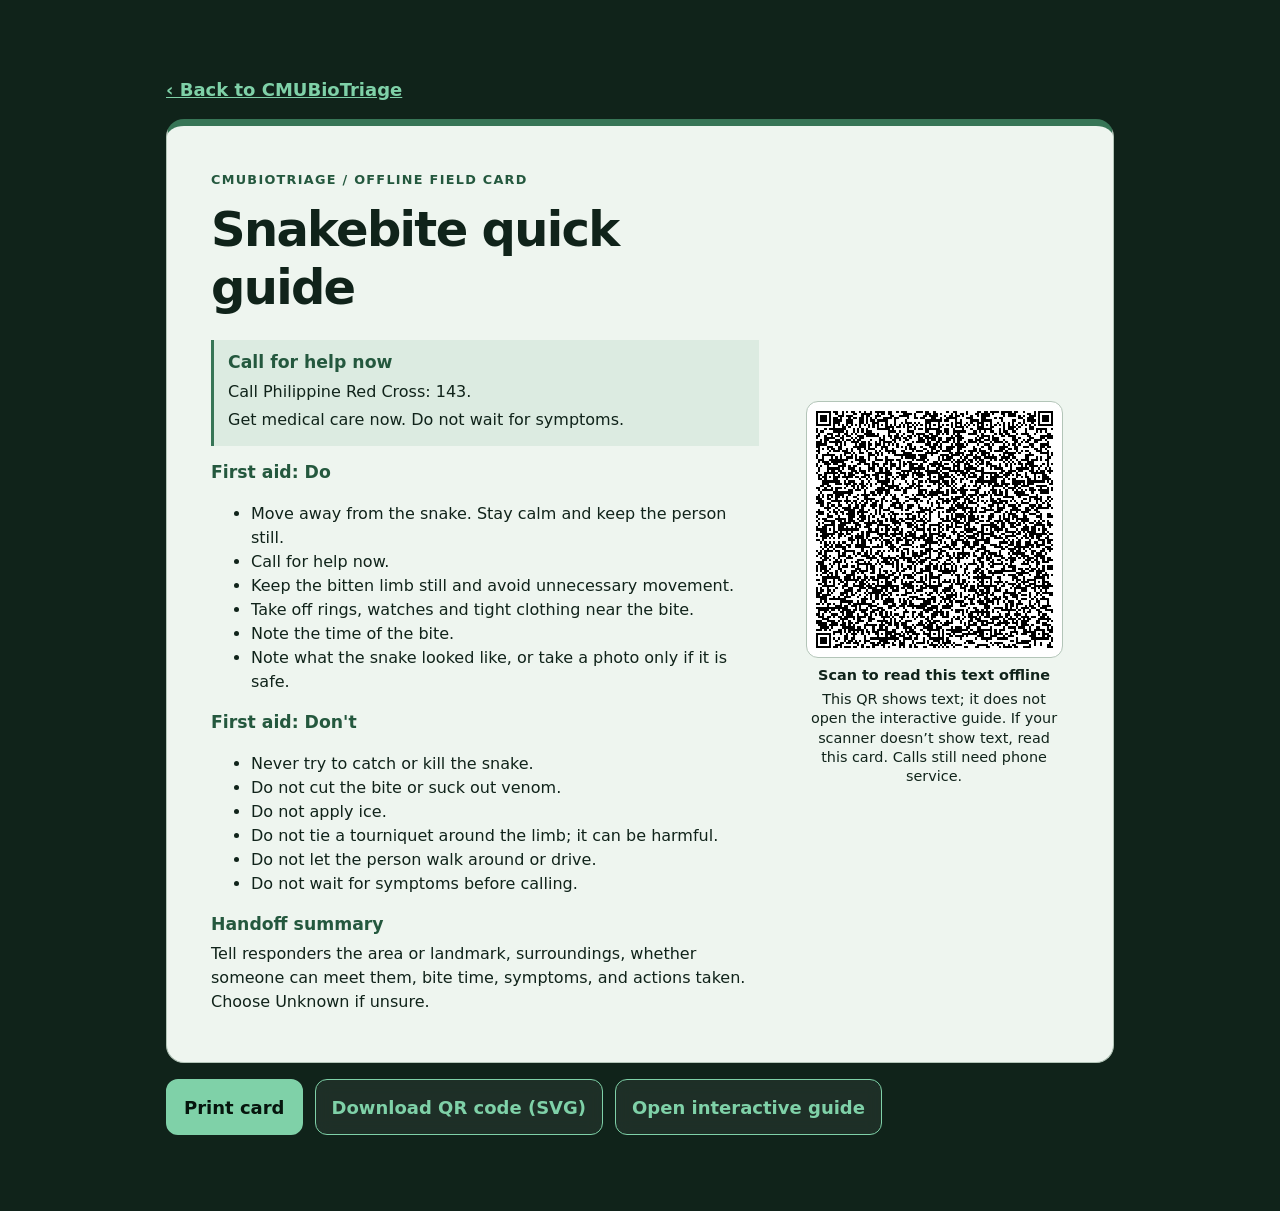
==== commit d5da2490: "fix qr code output" ====
--- a/qr/index.html
+++ b/qr/index.html
@@ -6,7 +6,7 @@
 <meta name="theme-color" content="#1b3a2e">
 <title>Offline Snakebite QR Card · CMUBioTriage</title>
 <link rel="icon" type="image/png" href="../assets/icons/logo-96.png">
-<link rel="stylesheet" href="../assets/css/styles.css?v=67">
+<link rel="stylesheet" href="../assets/css/styles.css?v=68">
 </head>
 <body class="qr-page">
 <main class="qr-main">
@@ -16,23 +16,40 @@
       <p class="qr-eyebrow">CMUBioTriage / Offline field card</p>
       <h1 id="qr-title" data-qr-line>Snakebite quick guide</h1>
       <section class="qr-contacts" aria-labelledby="qr-contacts-title">
-        <h2 id="qr-contacts-title" data-qr-line>Call for help (Philippines)</h2>
-        <p data-qr-line>Emergency: <a href="tel:911">911</a>. Philippine Red Cross: <a href="tel:143">143</a>.</p>
+        <h2 id="qr-contacts-title" data-qr-line>Call for help now</h2>
+        <p data-qr-line>Call Philippine Red Cross: 143.</p>
         <p data-qr-line>Get medical care now. Do not wait for symptoms.</p>
       </section>
       <section aria-labelledby="qr-aid-title">
-        <h2 id="qr-aid-title" data-qr-line>First aid</h2>
-        <p data-qr-line>Move away from the snake. Keep the person and bitten limb still. Remove rings and tight items.</p>
-        <p data-qr-line>Do not cut the bite, suck venom, or use a tourniquet.</p>
+        <h2 id="qr-aid-title" data-qr-line>First aid: Do</h2>
+        <ul>
+          <li data-qr-line>Move away from the snake. Stay calm and keep the person still.</li>
+          <li data-qr-line>Call for help now.</li>
+          <li data-qr-line>Keep the bitten limb still and avoid unnecessary movement.</li>
+          <li data-qr-line>Take off rings, watches and tight clothing near the bite.</li>
+          <li data-qr-line>Note the time of the bite.</li>
+          <li data-qr-line>Note what the snake looked like, or take a photo only if it is safe.</li>
+        </ul>
+      </section>
+      <section aria-labelledby="qr-donts-title">
+        <h2 id="qr-donts-title" data-qr-line>First aid: Don't</h2>
+        <ul>
+          <li data-qr-line>Never try to catch or kill the snake.</li>
+          <li data-qr-line>Do not cut the bite or suck out venom.</li>
+          <li data-qr-line>Do not apply ice.</li>
+          <li data-qr-line>Do not tie a tourniquet around the limb; it can be harmful.</li>
+          <li data-qr-line>Do not let the person walk around or drive.</li>
+          <li data-qr-line>Do not wait for symptoms before calling.</li>
+        </ul>
       </section>
       <section aria-labelledby="qr-handoff-title">
         <h2 id="qr-handoff-title" data-qr-line>Handoff summary</h2>
-        <p data-qr-line>Tell responders: location or landmark, bite time, body part, symptoms, and first aid given.</p>
+        <p data-qr-line>Tell responders the area or landmark, surroundings, whether someone can meet them, bite time, symptoms, and actions taken. Choose Unknown if unsure.</p>
       </section>
     </div>
     <figure class="qr-scan">
-      <img class="qr-image" src="../assets/img/offline-text-qr.svg" width="257" height="257" alt="QR code containing the same snakebite guidance as this card">
-      <figcaption><strong>Scan to read offline</strong><span>No internet or prior visit needed. If your scanner doesn’t show text, read this card. Calls still need phone service.</span></figcaption>
+      <img class="qr-image" src="../assets/img/offline-text-qr.svg" width="257" height="257" alt="QR code containing the full first-aid and handoff text printed on this card">
+      <figcaption><strong>Scan to read this text offline</strong><span>This QR shows text; it does not open the interactive guide. If your scanner doesn’t show text, read this card. Calls still need phone service.</span></figcaption>
     </figure>
   </article>
   <div class="qr-actions">
--- a/assets/css/styles.css
+++ b/assets/css/styles.css
@@ -683,3 +683,8 @@
   .qr-card h1{font-size:23pt}
   .qr-scan{grid-row:auto;width:64mm}
 }
+
+/* The handoff preview should scroll with the form on phone-sized screens. */
+@media(max-width:640px){
+  .handoff-preview{position:static!important;top:auto!important;z-index:auto!important}
+}
